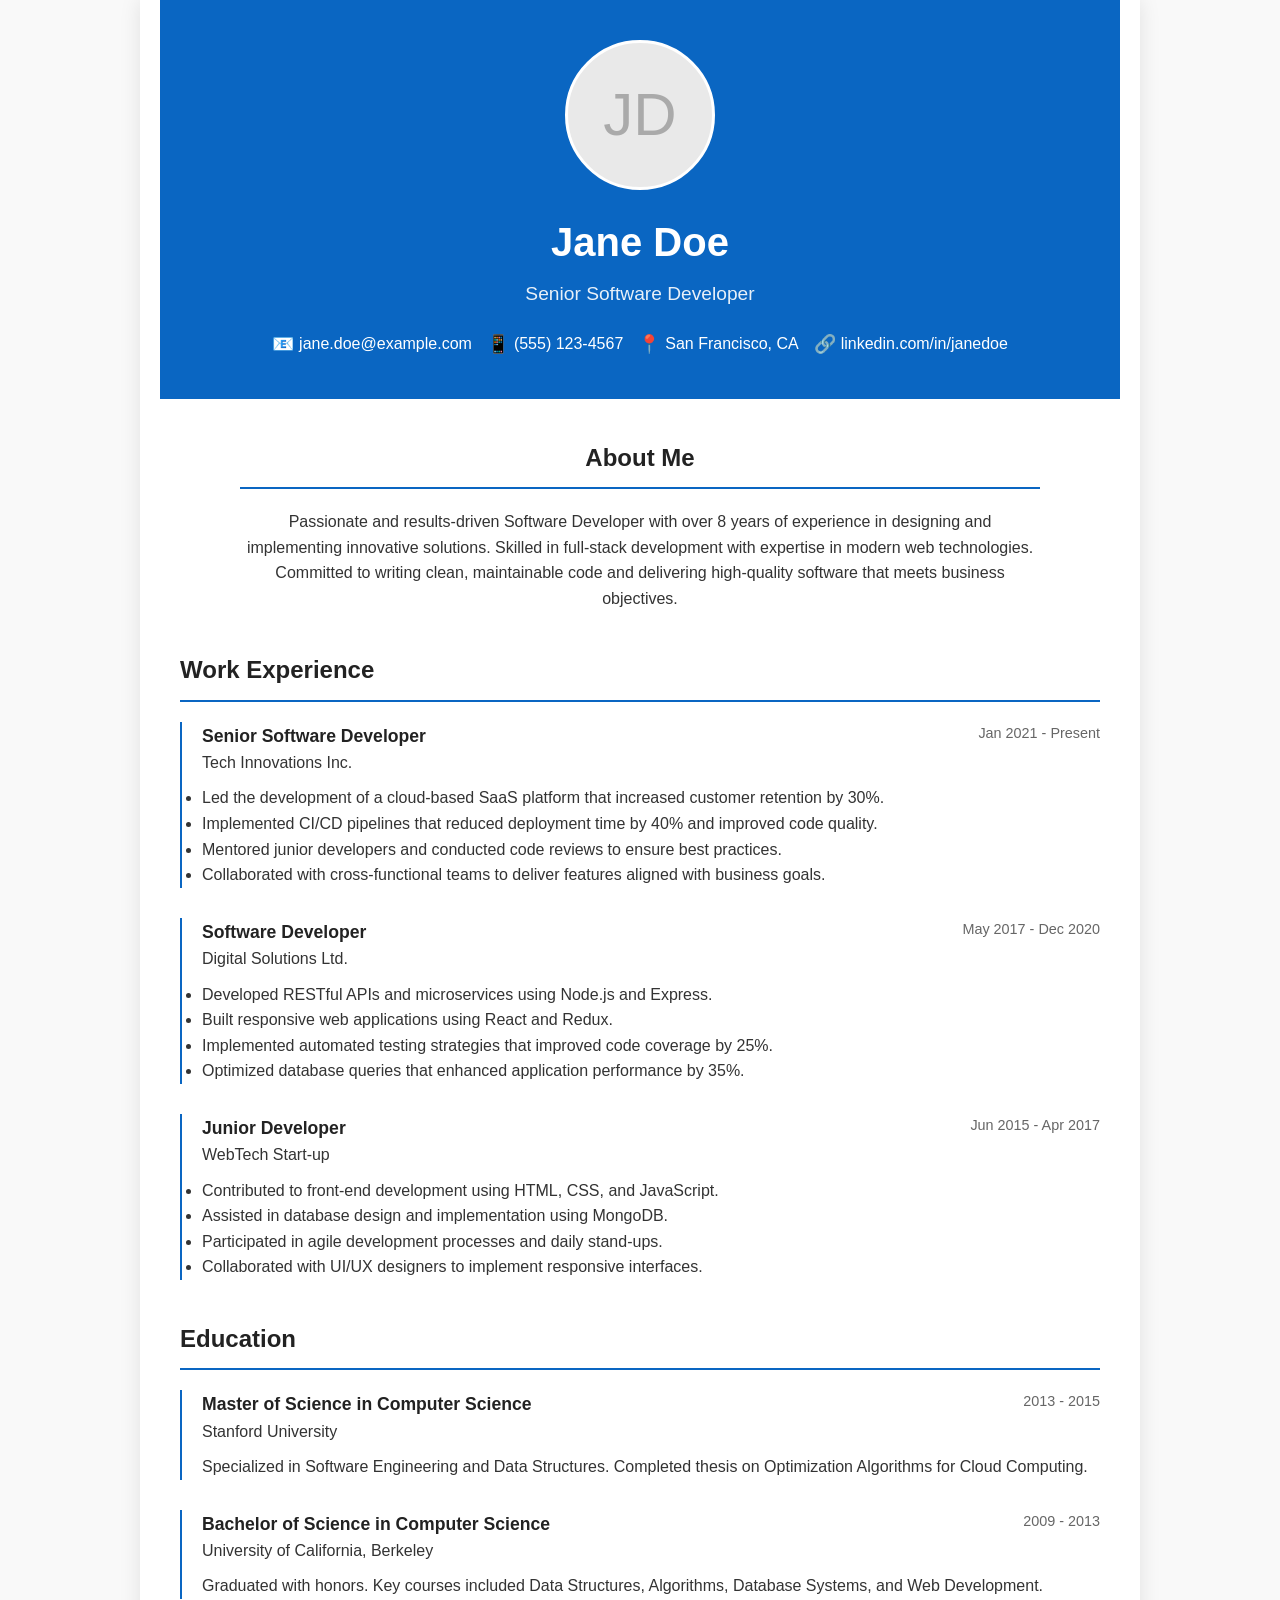
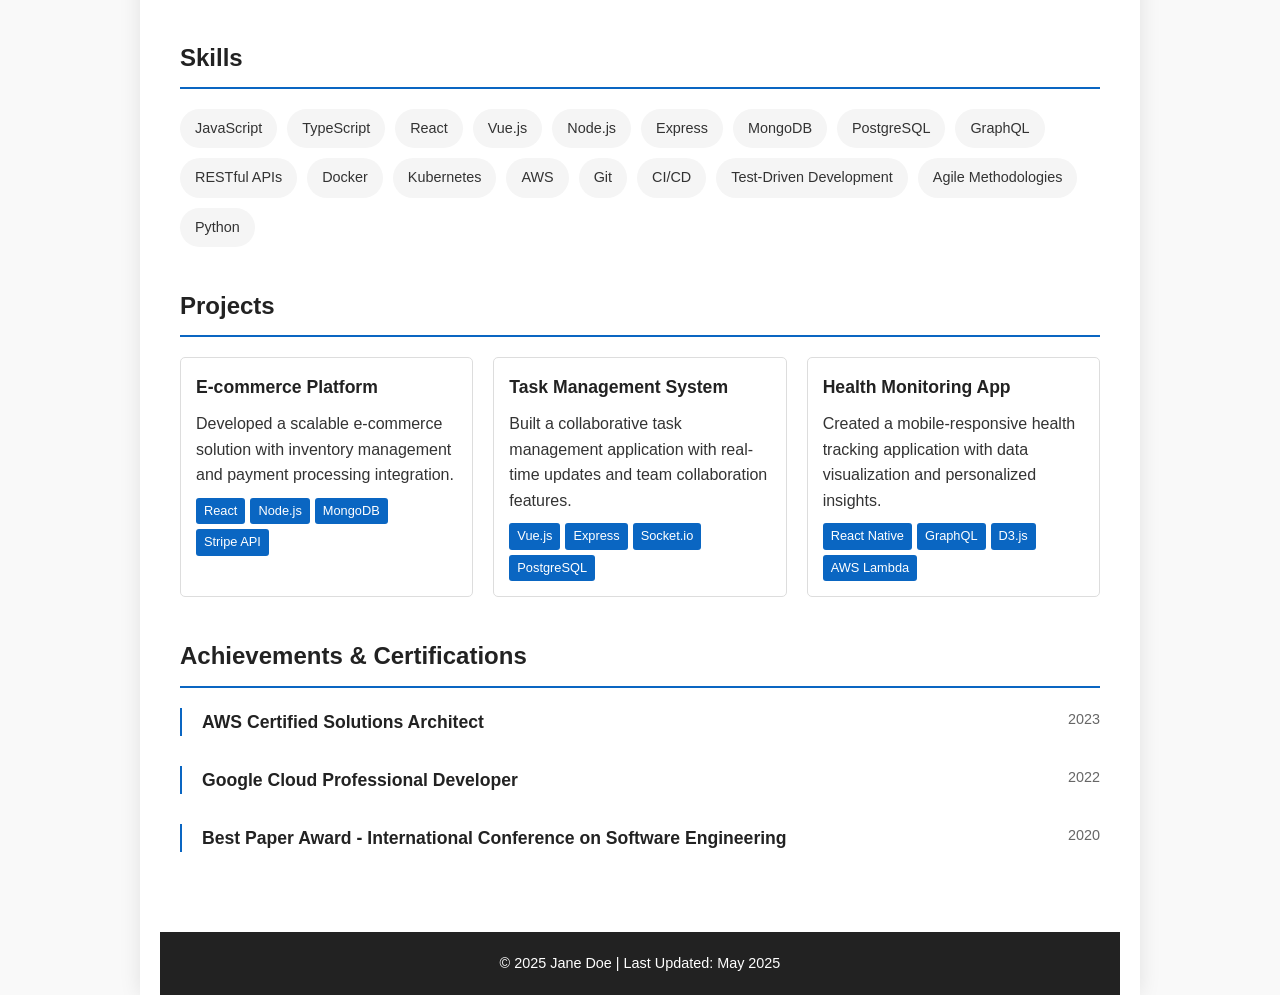
==== index.html @ 60eded56 "new index.html" ====
<!DOCTYPE html>
<html lang="en">
<head>
    <meta charset="UTF-8">
    <meta name="viewport" content="width=device-width, initial-scale=1.0">
    <title>Professional Resume</title>
    <style>
        /* Global Styles */
        :root {
            --primary-color: #0a66c2;
            --secondary-color: #f5f5f5;
            --text-color: #333;
            --heading-color: #222;
            --border-color: #ddd;
        }
        
        * {
            margin: 0;
            padding: 0;
            box-sizing: border-box;
            font-family: 'Segoe UI', Tahoma, Geneva, Verdana, sans-serif;
        }
        
        body {
            color: var(--text-color);
            background-color: #f9f9f9;
            line-height: 1.6;
        }
        
        .container {
            max-width: 1000px;
            margin: 0 auto;
            padding: 0 20px;
            background-color: white;
            box-shadow: 0 0 20px rgba(0, 0, 0, 0.1);
        }
        
        /* Header Styles */
        header {
            background-color: var(--primary-color);
            color: white;
            text-align: center;
            padding: 40px 20px;
        }
        
        .profile-container {
            display: flex;
            justify-content: center;
            align-items: center;
            flex-direction: column;
        }
        
        .profile-img {
            width: 150px;
            height: 150px;
            border-radius: 50%;
            object-fit: cover;
            border: 3px solid white;
            background-color: #e9e9e9;
            display: flex;
            align-items: center;
            justify-content: center;
            overflow: hidden;
        }
        
        .profile-img-placeholder {
            font-size: 60px;
            color: #aaa;
        }
        
        h1 {
            margin-top: 20px;
            font-size: 2.5rem;
            font-weight: bold;
        }
        
        .title {
            font-size: 1.2rem;
            margin-top: 5px;
            opacity: 0.9;
        }
        
        .contact-info {
            margin-top: 20px;
            display: flex;
            flex-wrap: wrap;
            justify-content: center;
            gap: 15px;
        }
        
        .contact-item {
            display: flex;
            align-items: center;
            gap: 5px;
        }
        
        .contact-icon {
            font-size: 18px;
        }
        
        /* Main Content Styles */
        main {
            padding: 40px 20px;
        }
        
        section {
            margin-bottom: 40px;
        }
        
        .section-title {
            font-size: 1.5rem;
            color: var(--heading-color);
            margin-bottom: 20px;
            padding-bottom: 10px;
            border-bottom: 2px solid var(--primary-color);
        }
        
        /* About Section */
        .about {
            text-align: center;
            max-width: 800px;
            margin: 0 auto 40px;
        }
        
        /* Experience & Education Sections */
        .timeline-item {
            margin-bottom: 30px;
            position: relative;
            padding-left: 20px;
            border-left: 2px solid var(--primary-color);
        }
        
        .timeline-title {
            display: flex;
            justify-content: space-between;
            margin-bottom: 10px;
        }
        
        .job-title, .degree {
            font-weight: bold;
            font-size: 1.1rem;
            color: var(--heading-color);
        }
        
        .company, .institution {
            font-weight: 500;
        }
        
        .period {
            color: #666;
            font-size: 0.9rem;
        }
        
        .description {
            margin-top: 10px;
        }
        
        /* Skills Section */
        .skills-container {
            display: flex;
            flex-wrap: wrap;
            gap: 10px;
        }
        
        .skill-item {
            background-color: var(--secondary-color);
            border-radius: 20px;
            padding: 8px 15px;
            font-size: 0.9rem;
        }
        
        /* Projects Section */
        .projects-container {
            display: grid;
            grid-template-columns: repeat(auto-fill, minmax(280px, 1fr));
            gap: 20px;
        }
        
        .project-card {
            border: 1px solid var(--border-color);
            border-radius: 5px;
            overflow: hidden;
            transition: transform 0.3s ease;
        }
        
        .project-card:hover {
            transform: translateY(-5px);
        }
        
        .card-body {
            padding: 15px;
        }
        
        .project-title {
            font-size: 1.1rem;
            margin-bottom: 10px;
            color: var(--heading-color);
        }
        
        .project-tools {
            display: flex;
            flex-wrap: wrap;
            gap: 5px;
            margin-top: 10px;
        }
        
        .tool-tag {
            background-color: var(--primary-color);
            color: white;
            font-size: 0.8rem;
            padding: 3px 8px;
            border-radius: 3px;
        }
        
        /* Footer Styles */
        footer {
            background-color: var(--heading-color);
            color: white;
            text-align: center;
            padding: 20px;
            font-size: 0.9rem;
        }
        
        /* Responsive Styles */
        @media (max-width: 768px) {
            .profile-img {
                width: 120px;
                height: 120px;
            }
            
            h1 {
                font-size: 2rem;
            }
            
            .projects-container {
                grid-template-columns: 1fr;
            }
            
            .timeline-title {
                flex-direction: column;
                gap: 5px;
            }
        }
    </style>
</head>
<body>
    <div class="container">
        <header>
            <div class="profile-container">
                <div class="profile-img">
                    <div class="profile-img-placeholder">JD</div>
                </div>
                <h1>Jane Doe</h1>
                <p class="title">Senior Software Developer</p>
                <div class="contact-info">
                    <div class="contact-item">
                        <span class="contact-icon">📧</span>
                        <span>jane.doe@example.com</span>
                    </div>
                    <div class="contact-item">
                        <span class="contact-icon">📱</span>
                        <span>(555) 123-4567</span>
                    </div>
                    <div class="contact-item">
                        <span class="contact-icon">📍</span>
                        <span>San Francisco, CA</span>
                    </div>
                    <div class="contact-item">
                        <span class="contact-icon">🔗</span>
                        <span>linkedin.com/in/janedoe</span>
                    </div>
                </div>
            </div>
        </header>
        
        <main>
            <section class="about">
                <h2 class="section-title">About Me</h2>
                <p>Passionate and results-driven Software Developer with over 8 years of experience in designing and implementing innovative solutions. Skilled in full-stack development with expertise in modern web technologies. Committed to writing clean, maintainable code and delivering high-quality software that meets business objectives.</p>
            </section>
            
            <section class="experience">
                <h2 class="section-title">Work Experience</h2>
                
                <div class="timeline-item">
                    <div class="timeline-title">
                        <div>
                            <div class="job-title">Senior Software Developer</div>
                            <div class="company">Tech Innovations Inc.</div>
                        </div>
                        <div class="period">Jan 2021 - Present</div>
                    </div>
                    <div class="description">
                        <ul>
                            <li>Led the development of a cloud-based SaaS platform that increased customer retention by 30%.</li>
                            <li>Implemented CI/CD pipelines that reduced deployment time by 40% and improved code quality.</li>
                            <li>Mentored junior developers and conducted code reviews to ensure best practices.</li>
                            <li>Collaborated with cross-functional teams to deliver features aligned with business goals.</li>
                        </ul>
                    </div>
                </div>
                
                <div class="timeline-item">
                    <div class="timeline-title">
                        <div>
                            <div class="job-title">Software Developer</div>
                            <div class="company">Digital Solutions Ltd.</div>
                        </div>
                        <div class="period">May 2017 - Dec 2020</div>
                    </div>
                    <div class="description">
                        <ul>
                            <li>Developed RESTful APIs and microservices using Node.js and Express.</li>
                            <li>Built responsive web applications using React and Redux.</li>
                            <li>Implemented automated testing strategies that improved code coverage by 25%.</li>
                            <li>Optimized database queries that enhanced application performance by 35%.</li>
                        </ul>
                    </div>
                </div>
                
                <div class="timeline-item">
                    <div class="timeline-title">
                        <div>
                            <div class="job-title">Junior Developer</div>
                            <div class="company">WebTech Start-up</div>
                        </div>
                        <div class="period">Jun 2015 - Apr 2017</div>
                    </div>
                    <div class="description">
                        <ul>
                            <li>Contributed to front-end development using HTML, CSS, and JavaScript.</li>
                            <li>Assisted in database design and implementation using MongoDB.</li>
                            <li>Participated in agile development processes and daily stand-ups.</li>
                            <li>Collaborated with UI/UX designers to implement responsive interfaces.</li>
                        </ul>
                    </div>
                </div>
            </section>
            
            <section class="education">
                <h2 class="section-title">Education</h2>
                
                <div class="timeline-item">
                    <div class="timeline-title">
                        <div>
                            <div class="degree">Master of Science in Computer Science</div>
                            <div class="institution">Stanford University</div>
                        </div>
                        <div class="period">2013 - 2015</div>
                    </div>
                    <div class="description">
                        <p>Specialized in Software Engineering and Data Structures. Completed thesis on Optimization Algorithms for Cloud Computing.</p>
                    </div>
                </div>
                
                <div class="timeline-item">
                    <div class="timeline-title">
                        <div>
                            <div class="degree">Bachelor of Science in Computer Science</div>
                            <div class="institution">University of California, Berkeley</div>
                        </div>
                        <div class="period">2009 - 2013</div>
                    </div>
                    <div class="description">
                        <p>Graduated with honors. Key courses included Data Structures, Algorithms, Database Systems, and Web Development.</p>
                    </div>
                </div>
            </section>
            
            <section class="skills">
                <h2 class="section-title">Skills</h2>
                
                <div class="skills-container">
                    <div class="skill-item">JavaScript</div>
                    <div class="skill-item">TypeScript</div>
                    <div class="skill-item">React</div>
                    <div class="skill-item">Vue.js</div>
                    <div class="skill-item">Node.js</div>
                    <div class="skill-item">Express</div>
                    <div class="skill-item">MongoDB</div>
                    <div class="skill-item">PostgreSQL</div>
                    <div class="skill-item">GraphQL</div>
                    <div class="skill-item">RESTful APIs</div>
                    <div class="skill-item">Docker</div>
                    <div class="skill-item">Kubernetes</div>
                    <div class="skill-item">AWS</div>
                    <div class="skill-item">Git</div>
                    <div class="skill-item">CI/CD</div>
                    <div class="skill-item">Test-Driven Development</div>
                    <div class="skill-item">Agile Methodologies</div>
                    <div class="skill-item">Python</div>
                </div>
            </section>
            
            <section class="projects">
                <h2 class="section-title">Projects</h2>
                
                <div class="projects-container">
                    <div class="project-card">
                        <div class="card-body">
                            <h3 class="project-title">E-commerce Platform</h3>
                            <p>Developed a scalable e-commerce solution with inventory management and payment processing integration.</p>
                            <div class="project-tools">
                                <span class="tool-tag">React</span>
                                <span class="tool-tag">Node.js</span>
                                <span class="tool-tag">MongoDB</span>
                                <span class="tool-tag">Stripe API</span>
                            </div>
                        </div>
                    </div>
                    
                    <div class="project-card">
                        <div class="card-body">
                            <h3 class="project-title">Task Management System</h3>
                            <p>Built a collaborative task management application with real-time updates and team collaboration features.</p>
                            <div class="project-tools">
                                <span class="tool-tag">Vue.js</span>
                                <span class="tool-tag">Express</span>
                                <span class="tool-tag">Socket.io</span>
                                <span class="tool-tag">PostgreSQL</span>
                            </div>
                        </div>
                    </div>
                    
                    <div class="project-card">
                        <div class="card-body">
                            <h3 class="project-title">Health Monitoring App</h3>
                            <p>Created a mobile-responsive health tracking application with data visualization and personalized insights.</p>
                            <div class="project-tools">
                                <span class="tool-tag">React Native</span>
                                <span class="tool-tag">GraphQL</span>
                                <span class="tool-tag">D3.js</span>
                                <span class="tool-tag">AWS Lambda</span>
                            </div>
                        </div>
                    </div>
                </div>
            </section>
            
            <section class="achievements">
                <h2 class="section-title">Achievements & Certifications</h2>
                
                <div class="timeline-item">
                    <div class="timeline-title">
                        <div>
                            <div class="job-title">AWS Certified Solutions Architect</div>
                        </div>
                        <div class="period">2023</div>
                    </div>
                </div>
                
                <div class="timeline-item">
                    <div class="timeline-title">
                        <div>
                            <div class="job-title">Google Cloud Professional Developer</div>
                        </div>
                        <div class="period">2022</div>
                    </div>
                </div>
                
                <div class="timeline-item">
                    <div class="timeline-title">
                        <div>
                            <div class="job-title">Best Paper Award - International Conference on Software Engineering</div>
                        </div>
                        <div class="period">2020</div>
                    </div>
                </div>
            </section>
        </main>
        
        <footer>
            <p>&copy; 2025 Jane Doe | Last Updated: May 2025</p>
        </footer>
    </div>
</body>
</html>
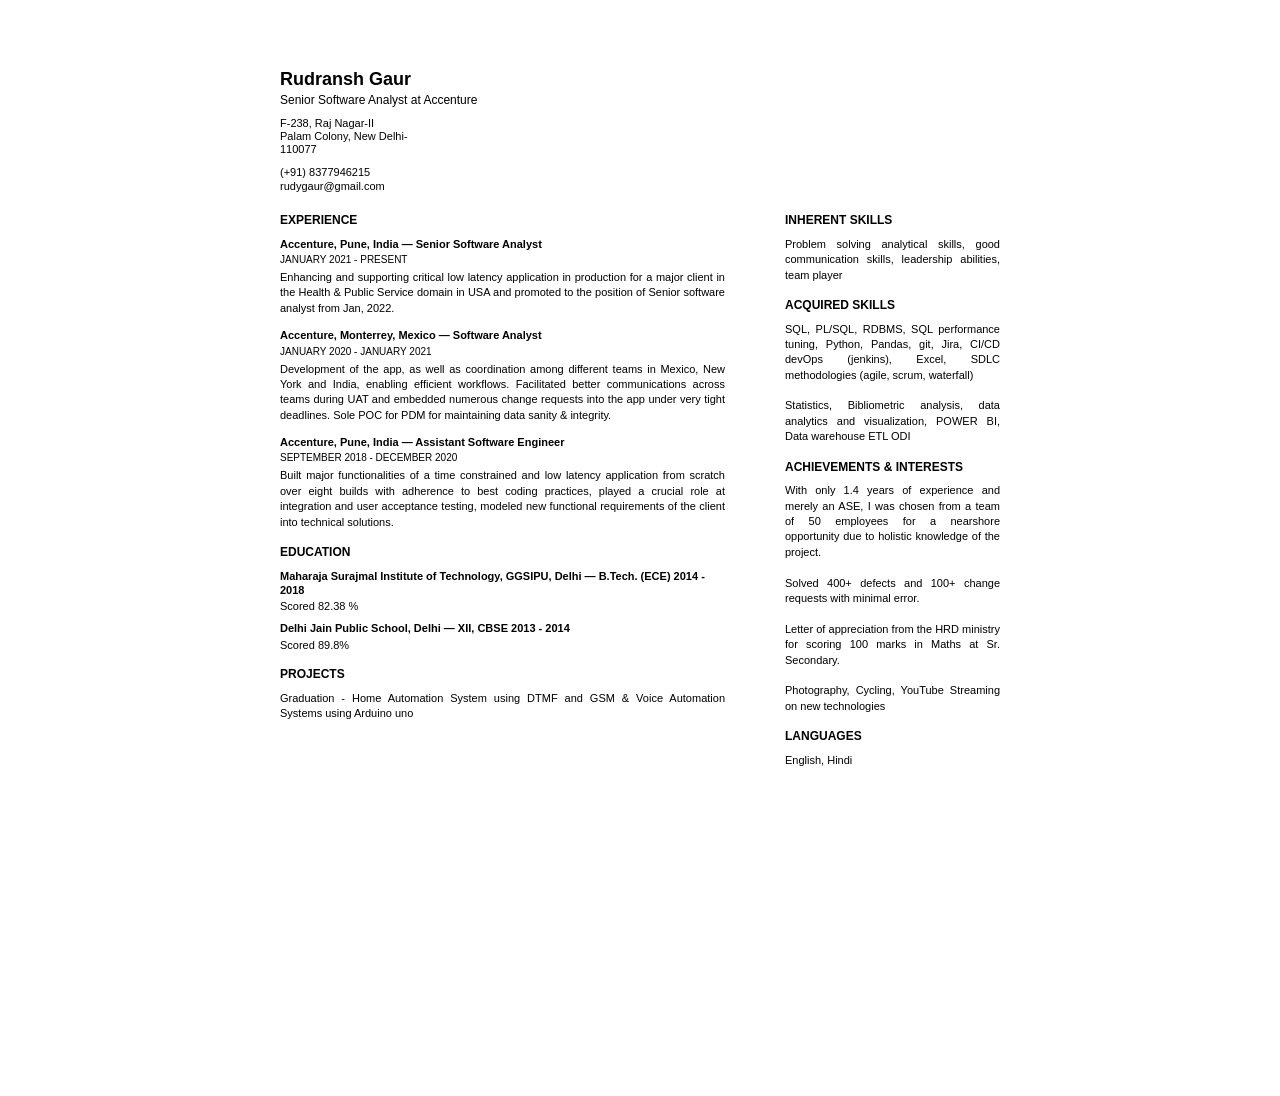
==== commit dfc5e4c0: "change resume" ====
--- a/index.html
+++ b/index.html
@@ -3,475 +3,251 @@
 <head>
     <meta charset="UTF-8">
     <meta name="viewport" content="width=device-width, initial-scale=1.0">
-    <title>Professional Resume</title>
+    <title>Rudransh Gaur - Resume</title>
     <style>
-        /* Global Styles */
-        :root {
-            --primary-color: #0a66c2;
-            --secondary-color: #f5f5f5;
-            --text-color: #333;
-            --heading-color: #222;
-            --border-color: #ddd;
-        }
-        
         * {
             margin: 0;
             padding: 0;
             box-sizing: border-box;
-            font-family: 'Segoe UI', Tahoma, Geneva, Verdana, sans-serif;
-        }
-        
+        }
+
         body {
-            color: var(--text-color);
-            background-color: #f9f9f9;
-            line-height: 1.6;
-        }
-        
-        .container {
-            max-width: 1000px;
+            font-family: Arial, sans-serif;
+            font-size: 11px;
+            line-height: 1.3;
+            color: #000;
+            background: white;
+            padding: 20px;
+        }
+
+        .resume-container {
+            max-width: 8.5in;
             margin: 0 auto;
-            padding: 0 20px;
-            background-color: white;
-            box-shadow: 0 0 20px rgba(0, 0, 0, 0.1);
-        }
-        
-        /* Header Styles */
-        header {
-            background-color: var(--primary-color);
-            color: white;
-            text-align: center;
-            padding: 40px 20px;
-        }
-        
-        .profile-container {
-            display: flex;
-            justify-content: center;
-            align-items: center;
-            flex-direction: column;
-        }
-        
-        .profile-img {
-            width: 150px;
-            height: 150px;
-            border-radius: 50%;
-            object-fit: cover;
-            border: 3px solid white;
-            background-color: #e9e9e9;
-            display: flex;
-            align-items: center;
-            justify-content: center;
-            overflow: hidden;
-        }
-        
-        .profile-img-placeholder {
-            font-size: 60px;
-            color: #aaa;
-        }
-        
-        h1 {
-            margin-top: 20px;
-            font-size: 2.5rem;
-            font-weight: bold;
-        }
-        
-        .title {
-            font-size: 1.2rem;
-            margin-top: 5px;
-            opacity: 0.9;
-        }
-        
-        .contact-info {
-            margin-top: 20px;
-            display: flex;
-            flex-wrap: wrap;
-            justify-content: center;
-            gap: 15px;
-        }
-        
-        .contact-item {
-            display: flex;
-            align-items: center;
-            gap: 5px;
-        }
-        
-        .contact-icon {
+            background: white;
+            padding: 0.5in;
+            min-height: 11in;
+        }
+
+        .header {
+            text-align: left;
+            margin-bottom: 20px;
+        }
+
+        .name {
             font-size: 18px;
-        }
-        
-        /* Main Content Styles */
-        main {
-            padding: 40px 20px;
-        }
-        
-        section {
-            margin-bottom: 40px;
-        }
-        
+            font-weight: bold;
+            margin-bottom: 2px;
+        }
+
+        .job-title {
+            font-size: 12px;
+            margin-bottom: 8px;
+        }
+
+        .address {
+            font-size: 11px;
+            line-height: 1.2;
+            margin-bottom: 8px;
+        }
+
+        .contact {
+            font-size: 11px;
+        }
+
+        .main-content {
+            display: grid;
+            grid-template-columns: 2fr 1fr;
+            gap: 30px;
+            margin-top: 15px;
+        }
+
+        .left-column {
+            padding-right: 15px;
+        }
+
+        .right-column {
+            padding-left: 15px;
+        }
+
         .section-title {
-            font-size: 1.5rem;
-            color: var(--heading-color);
-            margin-bottom: 20px;
-            padding-bottom: 10px;
-            border-bottom: 2px solid var(--primary-color);
-        }
-        
-        /* About Section */
-        .about {
-            text-align: center;
-            max-width: 800px;
-            margin: 0 auto 40px;
-        }
-        
-        /* Experience & Education Sections */
-        .timeline-item {
-            margin-bottom: 30px;
-            position: relative;
-            padding-left: 20px;
-            border-left: 2px solid var(--primary-color);
-        }
-        
-        .timeline-title {
-            display: flex;
-            justify-content: space-between;
-            margin-bottom: 10px;
-        }
-        
-        .job-title, .degree {
-            font-weight: bold;
-            font-size: 1.1rem;
-            color: var(--heading-color);
-        }
-        
-        .company, .institution {
-            font-weight: 500;
-        }
-        
-        .period {
-            color: #666;
-            font-size: 0.9rem;
-        }
-        
-        .description {
-            margin-top: 10px;
-        }
-        
-        /* Skills Section */
-        .skills-container {
-            display: flex;
-            flex-wrap: wrap;
-            gap: 10px;
-        }
-        
-        .skill-item {
-            background-color: var(--secondary-color);
-            border-radius: 20px;
-            padding: 8px 15px;
-            font-size: 0.9rem;
-        }
-        
-        /* Projects Section */
-        .projects-container {
-            display: grid;
-            grid-template-columns: repeat(auto-fill, minmax(280px, 1fr));
-            gap: 20px;
-        }
-        
-        .project-card {
-            border: 1px solid var(--border-color);
-            border-radius: 5px;
-            overflow: hidden;
-            transition: transform 0.3s ease;
-        }
-        
-        .project-card:hover {
-            transform: translateY(-5px);
-        }
-        
-        .card-body {
-            padding: 15px;
-        }
-        
-        .project-title {
-            font-size: 1.1rem;
-            margin-bottom: 10px;
-            color: var(--heading-color);
-        }
-        
-        .project-tools {
-            display: flex;
-            flex-wrap: wrap;
-            gap: 5px;
-            margin-top: 10px;
-        }
-        
-        .tool-tag {
-            background-color: var(--primary-color);
-            color: white;
-            font-size: 0.8rem;
-            padding: 3px 8px;
-            border-radius: 3px;
-        }
-        
-        /* Footer Styles */
-        footer {
-            background-color: var(--heading-color);
-            color: white;
-            text-align: center;
-            padding: 20px;
-            font-size: 0.9rem;
-        }
-        
-        /* Responsive Styles */
+            font-size: 12px;
+            font-weight: bold;
+            text-transform: uppercase;
+            margin-bottom: 8px;
+            margin-top: 15px;
+        }
+
+        .section-title:first-child {
+            margin-top: 0;
+        }
+
+        .experience-item {
+            margin-bottom: 12px;
+        }
+
+        .company-info {
+            font-weight: bold;
+            margin-bottom: 2px;
+        }
+
+        .date-range {
+            font-size: 10px;
+            text-transform: uppercase;
+            margin-bottom: 4px;
+        }
+
+        .job-description {
+            text-align: justify;
+            line-height: 1.4;
+        }
+
+        .education-item {
+            margin-bottom: 8px;
+        }
+
+        .degree-info {
+            font-weight: bold;
+            margin-bottom: 2px;
+        }
+
+        .score {
+            font-size: 11px;
+        }
+
+        .projects-content {
+            text-align: justify;
+            line-height: 1.4;
+        }
+
+        .skills-content {
+            text-align: justify;
+            line-height: 1.4;
+        }
+
+        .achievements-content {
+            text-align: justify;
+            line-height: 1.4;
+        }
+
+        .languages-content {
+            line-height: 1.4;
+        }
+
+        @media print {
+            body {
+                padding: 0;
+                font-size: 11px;
+            }
+            
+            .resume-container {
+                padding: 0.5in;
+                max-width: none;
+                width: 8.5in;
+                min-height: 11in;
+            }
+        }
+
         @media (max-width: 768px) {
-            .profile-img {
-                width: 120px;
-                height: 120px;
+            .main-content {
+                grid-template-columns: 1fr;
+                gap: 20px;
             }
             
-            h1 {
-                font-size: 2rem;
-            }
-            
-            .projects-container {
-                grid-template-columns: 1fr;
-            }
-            
-            .timeline-title {
-                flex-direction: column;
-                gap: 5px;
+            .left-column,
+            .right-column {
+                padding: 0;
             }
         }
     </style>
 </head>
 <body>
-    <div class="container">
-        <header>
-            <div class="profile-container">
-                <div class="profile-img">
-                    <div class="profile-img-placeholder">JD</div>
-                </div>
-                <h1>Jane Doe</h1>
-                <p class="title">Senior Software Developer</p>
-                <div class="contact-info">
-                    <div class="contact-item">
-                        <span class="contact-icon">📧</span>
-                        <span>jane.doe@example.com</span>
+    <div class="resume-container">
+        <div class="header">
+            <div class="name">Rudransh Gaur</div>
+            <div class="job-title">Senior Software Analyst at Accenture</div>
+            <div class="address">
+                F-238, Raj Nagar-II<br>
+                Palam Colony, New Delhi-<br>
+                110077
+            </div>
+            <div class="contact">
+                (+91) 8377946215<br>
+                rudygaur@gmail.com
+            </div>
+        </div>
+
+        <div class="main-content">
+            <div class="left-column">
+                <div class="section-title">EXPERIENCE</div>
+                
+                <div class="experience-item">
+                    <div class="company-info">Accenture, Pune, India — Senior Software Analyst</div>
+                    <div class="date-range">JANUARY 2021 - PRESENT</div>
+                    <div class="job-description">
+                        Enhancing and supporting critical low latency application in production for a major client in the Health & Public Service domain in USA and promoted to the position of Senior software analyst from Jan, 2022.
                     </div>
-                    <div class="contact-item">
-                        <span class="contact-icon">📱</span>
-                        <span>(555) 123-4567</span>
+                </div>
+
+                <div class="experience-item">
+                    <div class="company-info">Accenture, Monterrey, Mexico — Software Analyst</div>
+                    <div class="date-range">JANUARY 2020 - JANUARY 2021</div>
+                    <div class="job-description">
+                        Development of the app, as well as coordination among different teams in Mexico, New York and India, enabling efficient workflows. Facilitated better communications across teams during UAT and embedded numerous change requests into the app under very tight deadlines. Sole POC for PDM for maintaining data sanity & integrity.
                     </div>
-                    <div class="contact-item">
-                        <span class="contact-icon">📍</span>
-                        <span>San Francisco, CA</span>
+                </div>
+
+                <div class="experience-item">
+                    <div class="company-info">Accenture, Pune, India — Assistant Software Engineer</div>
+                    <div class="date-range">SEPTEMBER 2018 - DECEMBER 2020</div>
+                    <div class="job-description">
+                        Built major functionalities of a time constrained and low latency application from scratch over eight builds with adherence to best coding practices, played a crucial role at integration and user acceptance testing, modeled new functional requirements of the client into technical solutions.
                     </div>
-                    <div class="contact-item">
-                        <span class="contact-icon">🔗</span>
-                        <span>linkedin.com/in/janedoe</span>
-                    </div>
-                </div>
-            </div>
-        </header>
-        
-        <main>
-            <section class="about">
-                <h2 class="section-title">About Me</h2>
-                <p>Passionate and results-driven Software Developer with over 8 years of experience in designing and implementing innovative solutions. Skilled in full-stack development with expertise in modern web technologies. Committed to writing clean, maintainable code and delivering high-quality software that meets business objectives.</p>
-            </section>
-            
-            <section class="experience">
-                <h2 class="section-title">Work Experience</h2>
+                </div>
+
+                <div class="section-title">EDUCATION</div>
                 
-                <div class="timeline-item">
-                    <div class="timeline-title">
-                        <div>
-                            <div class="job-title">Senior Software Developer</div>
-                            <div class="company">Tech Innovations Inc.</div>
-                        </div>
-                        <div class="period">Jan 2021 - Present</div>
-                    </div>
-                    <div class="description">
-                        <ul>
-                            <li>Led the development of a cloud-based SaaS platform that increased customer retention by 30%.</li>
-                            <li>Implemented CI/CD pipelines that reduced deployment time by 40% and improved code quality.</li>
-                            <li>Mentored junior developers and conducted code reviews to ensure best practices.</li>
-                            <li>Collaborated with cross-functional teams to deliver features aligned with business goals.</li>
-                        </ul>
-                    </div>
-                </div>
-                
-                <div class="timeline-item">
-                    <div class="timeline-title">
-                        <div>
-                            <div class="job-title">Software Developer</div>
-                            <div class="company">Digital Solutions Ltd.</div>
-                        </div>
-                        <div class="period">May 2017 - Dec 2020</div>
-                    </div>
-                    <div class="description">
-                        <ul>
-                            <li>Developed RESTful APIs and microservices using Node.js and Express.</li>
-                            <li>Built responsive web applications using React and Redux.</li>
-                            <li>Implemented automated testing strategies that improved code coverage by 25%.</li>
-                            <li>Optimized database queries that enhanced application performance by 35%.</li>
-                        </ul>
-                    </div>
-                </div>
-                
-                <div class="timeline-item">
-                    <div class="timeline-title">
-                        <div>
-                            <div class="job-title">Junior Developer</div>
-                            <div class="company">WebTech Start-up</div>
-                        </div>
-                        <div class="period">Jun 2015 - Apr 2017</div>
-                    </div>
-                    <div class="description">
-                        <ul>
-                            <li>Contributed to front-end development using HTML, CSS, and JavaScript.</li>
-                            <li>Assisted in database design and implementation using MongoDB.</li>
-                            <li>Participated in agile development processes and daily stand-ups.</li>
-                            <li>Collaborated with UI/UX designers to implement responsive interfaces.</li>
-                        </ul>
-                    </div>
-                </div>
-            </section>
-            
-            <section class="education">
-                <h2 class="section-title">Education</h2>
-                
-                <div class="timeline-item">
-                    <div class="timeline-title">
-                        <div>
-                            <div class="degree">Master of Science in Computer Science</div>
-                            <div class="institution">Stanford University</div>
-                        </div>
-                        <div class="period">2013 - 2015</div>
-                    </div>
-                    <div class="description">
-                        <p>Specialized in Software Engineering and Data Structures. Completed thesis on Optimization Algorithms for Cloud Computing.</p>
-                    </div>
-                </div>
-                
-                <div class="timeline-item">
-                    <div class="timeline-title">
-                        <div>
-                            <div class="degree">Bachelor of Science in Computer Science</div>
-                            <div class="institution">University of California, Berkeley</div>
-                        </div>
-                        <div class="period">2009 - 2013</div>
-                    </div>
-                    <div class="description">
-                        <p>Graduated with honors. Key courses included Data Structures, Algorithms, Database Systems, and Web Development.</p>
-                    </div>
-                </div>
-            </section>
-            
-            <section class="skills">
-                <h2 class="section-title">Skills</h2>
-                
-                <div class="skills-container">
-                    <div class="skill-item">JavaScript</div>
-                    <div class="skill-item">TypeScript</div>
-                    <div class="skill-item">React</div>
-                    <div class="skill-item">Vue.js</div>
-                    <div class="skill-item">Node.js</div>
-                    <div class="skill-item">Express</div>
-                    <div class="skill-item">MongoDB</div>
-                    <div class="skill-item">PostgreSQL</div>
-                    <div class="skill-item">GraphQL</div>
-                    <div class="skill-item">RESTful APIs</div>
-                    <div class="skill-item">Docker</div>
-                    <div class="skill-item">Kubernetes</div>
-                    <div class="skill-item">AWS</div>
-                    <div class="skill-item">Git</div>
-                    <div class="skill-item">CI/CD</div>
-                    <div class="skill-item">Test-Driven Development</div>
-                    <div class="skill-item">Agile Methodologies</div>
-                    <div class="skill-item">Python</div>
-                </div>
-            </section>
-            
-            <section class="projects">
-                <h2 class="section-title">Projects</h2>
-                
-                <div class="projects-container">
-                    <div class="project-card">
-                        <div class="card-body">
-                            <h3 class="project-title">E-commerce Platform</h3>
-                            <p>Developed a scalable e-commerce solution with inventory management and payment processing integration.</p>
-                            <div class="project-tools">
-                                <span class="tool-tag">React</span>
-                                <span class="tool-tag">Node.js</span>
-                                <span class="tool-tag">MongoDB</span>
-                                <span class="tool-tag">Stripe API</span>
-                            </div>
-                        </div>
-                    </div>
-                    
-                    <div class="project-card">
-                        <div class="card-body">
-                            <h3 class="project-title">Task Management System</h3>
-                            <p>Built a collaborative task management application with real-time updates and team collaboration features.</p>
-                            <div class="project-tools">
-                                <span class="tool-tag">Vue.js</span>
-                                <span class="tool-tag">Express</span>
-                                <span class="tool-tag">Socket.io</span>
-                                <span class="tool-tag">PostgreSQL</span>
-                            </div>
-                        </div>
-                    </div>
-                    
-                    <div class="project-card">
-                        <div class="card-body">
-                            <h3 class="project-title">Health Monitoring App</h3>
-                            <p>Created a mobile-responsive health tracking application with data visualization and personalized insights.</p>
-                            <div class="project-tools">
-                                <span class="tool-tag">React Native</span>
-                                <span class="tool-tag">GraphQL</span>
-                                <span class="tool-tag">D3.js</span>
-                                <span class="tool-tag">AWS Lambda</span>
-                            </div>
-                        </div>
-                    </div>
-                </div>
-            </section>
-            
-            <section class="achievements">
-                <h2 class="section-title">Achievements & Certifications</h2>
-                
-                <div class="timeline-item">
-                    <div class="timeline-title">
-                        <div>
-                            <div class="job-title">AWS Certified Solutions Architect</div>
-                        </div>
-                        <div class="period">2023</div>
-                    </div>
-                </div>
-                
-                <div class="timeline-item">
-                    <div class="timeline-title">
-                        <div>
-                            <div class="job-title">Google Cloud Professional Developer</div>
-                        </div>
-                        <div class="period">2022</div>
-                    </div>
-                </div>
-                
-                <div class="timeline-item">
-                    <div class="timeline-title">
-                        <div>
-                            <div class="job-title">Best Paper Award - International Conference on Software Engineering</div>
-                        </div>
-                        <div class="period">2020</div>
-                    </div>
-                </div>
-            </section>
-        </main>
-        
-        <footer>
-            <p>&copy; 2025 Jane Doe | Last Updated: May 2025</p>
-        </footer>
+                <div class="education-item">
+                    <div class="degree-info">Maharaja Surajmal Institute of Technology, GGSIPU, Delhi — B.Tech. (ECE) 2014 - 2018</div>
+                    <div class="score">Scored 82.38 %</div>
+                </div>
+
+                <div class="education-item">
+                    <div class="degree-info">Delhi Jain Public School, Delhi — XII, CBSE 2013 - 2014</div>
+                    <div class="score">Scored 89.8%</div>
+                </div>
+
+                <div class="section-title">PROJECTS</div>
+                <div class="projects-content">
+                    Graduation - Home Automation System using DTMF and GSM & Voice Automation Systems using Arduino uno
+                </div>
+            </div>
+
+            <div class="right-column">
+                <div class="section-title">INHERENT SKILLS</div>
+                <div class="skills-content">
+                    Problem solving analytical skills, good communication skills, leadership abilities, team player
+                </div>
+
+                <div class="section-title">ACQUIRED SKILLS</div>
+                <div class="skills-content">
+                    SQL, PL/SQL, RDBMS, SQL performance tuning, Python, Pandas, git, Jira, CI/CD devOps (jenkins), Excel, SDLC methodologies (agile, scrum, waterfall)<br><br>
+                    Statistics, Bibliometric analysis, data analytics and visualization, POWER BI, Data warehouse ETL ODI
+                </div>
+
+                <div class="section-title">ACHIEVEMENTS & INTERESTS</div>
+                <div class="achievements-content">
+                    With only 1.4 years of experience and merely an ASE, I was chosen from a team of 50 employees for a nearshore opportunity due to holistic knowledge of the project.<br><br>
+                    Solved 400+ defects and 100+ change requests with minimal error.<br><br>
+                    Letter of appreciation from the HRD ministry for scoring 100 marks in Maths at Sr. Secondary.<br><br>
+                    Photography, Cycling, YouTube Streaming on new technologies
+                </div>
+
+                <div class="section-title">LANGUAGES</div>
+                <div class="languages-content">
+                    English, Hindi
+                </div>
+            </div>
+        </div>
     </div>
 </body>
 </html>
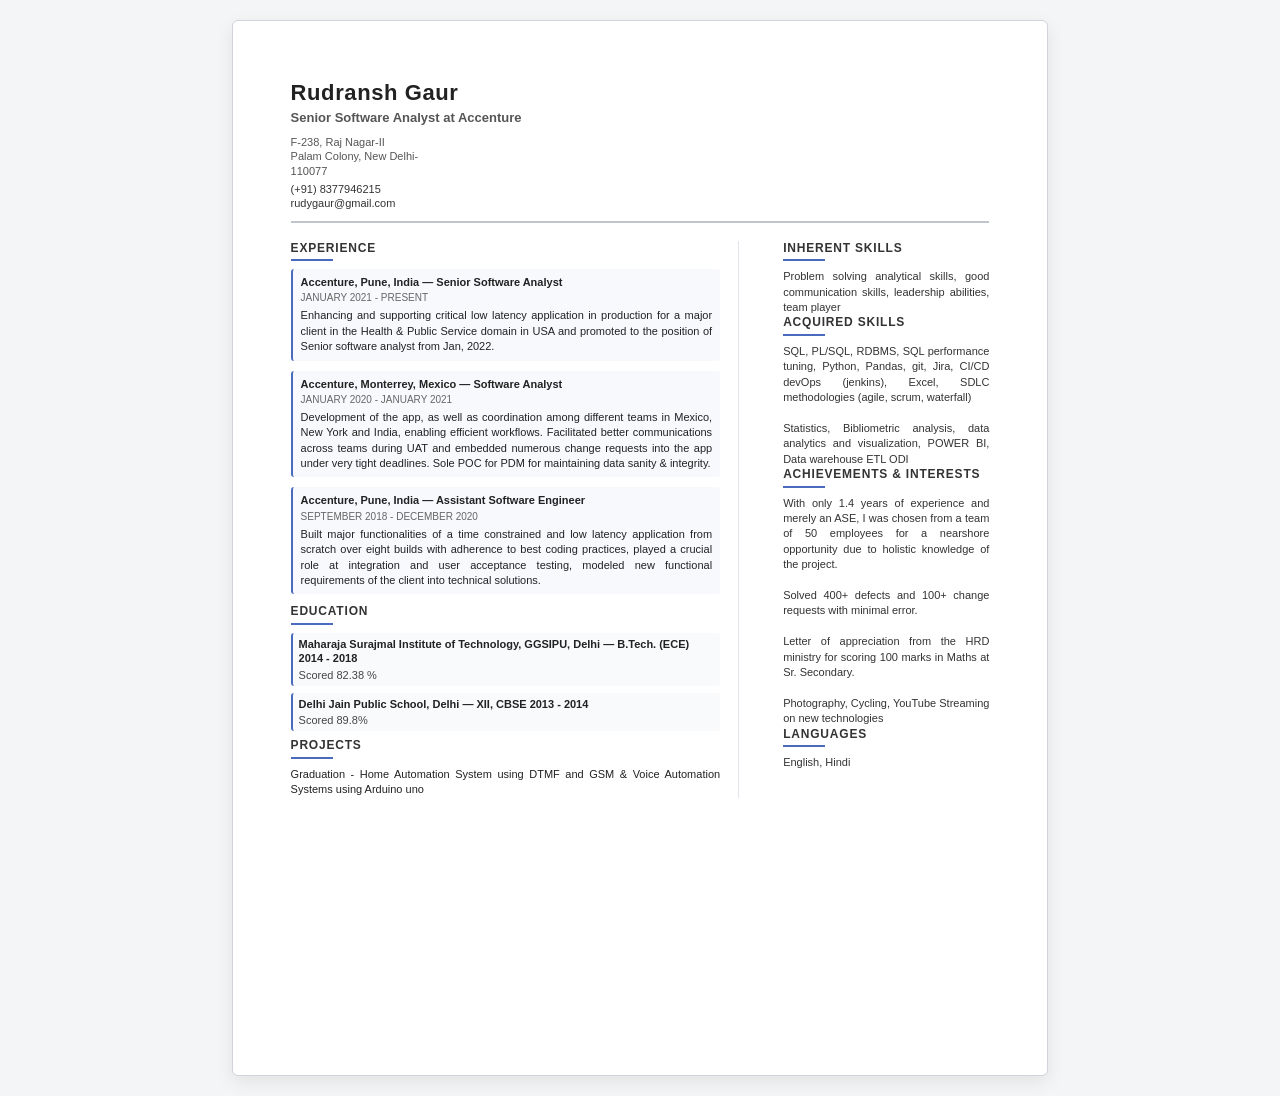
==== commit eef6ba59: "merge" ====
--- a/index.html
+++ b/index.html
@@ -15,66 +15,97 @@
             font-family: Arial, sans-serif;
             font-size: 11px;
             line-height: 1.3;
-            color: #000;
-            background: white;
+            color: #222;
+            background: #f3f5f7;
             padding: 20px;
         }
 
         .resume-container {
             max-width: 8.5in;
             margin: 0 auto;
-            background: white;
-            padding: 0.5in;
+            background: #ffffff;
+            padding: 0.6in;
             min-height: 11in;
+            border-radius: 6px;
+            border: 1px solid #d0d4da;
+            box-shadow: 0 6px 18px rgba(0, 0, 0, 0.08);
         }
 
         .header {
             text-align: left;
-            margin-bottom: 20px;
+            margin-bottom: 18px;
+            padding-bottom: 10px;
+            border-bottom: 2px solid #c0c4cc;
         }
 
         .name {
-            font-size: 18px;
-            font-weight: bold;
-            margin-bottom: 2px;
+            font-size: 22px;
+            font-weight: 700;
+            letter-spacing: 0.6px;
+            margin-bottom: 3px;
         }
 
         .job-title {
-            font-size: 12px;
+            font-size: 13px;
+            font-weight: 600;
+            color: #555;
             margin-bottom: 8px;
         }
 
         .address {
             font-size: 11px;
-            line-height: 1.2;
-            margin-bottom: 8px;
+            line-height: 1.3;
+            margin-bottom: 4px;
+            color: #555;
         }
 
         .contact {
             font-size: 11px;
+            color: #333;
         }
 
         .main-content {
             display: grid;
             grid-template-columns: 2fr 1fr;
-            gap: 30px;
-            margin-top: 15px;
+            gap: 26px;
+            margin-top: 18px;
         }
 
         .left-column {
-            padding-right: 15px;
+            padding-right: 18px;
+            border-right: 1px solid #e1e4ea;
         }
 
         .right-column {
-            padding-left: 15px;
+            padding-left: 18px;
+        }
+
+        .section {
+            padding: 10px 0 6px;
+            border-bottom: 1px solid #e2e5ec;
+        }
+
+        .section:last-of-type {
+            border-bottom: none;
         }
 
         .section-title {
             font-size: 12px;
-            font-weight: bold;
+            font-weight: 700;
             text-transform: uppercase;
             margin-bottom: 8px;
-            margin-top: 15px;
+            position: relative;
+            letter-spacing: 0.8px;
+            color: #333;
+        }
+
+        .section-title::after {
+            content: "";
+            display: block;
+            width: 42px;
+            height: 2px;
+            background: #4a6bbd;
+            margin-top: 3px;
         }
 
         .section-title:first-child {
@@ -82,18 +113,24 @@
         }
 
         .experience-item {
-            margin-bottom: 12px;
+            margin-bottom: 10px;
+            padding: 6px 8px;
+            border-left: 2px solid #4a6bbd;
+            border-radius: 3px;
+            background: #f7f9fc;
         }
 
         .company-info {
-            font-weight: bold;
+            font-weight: 600;
             margin-bottom: 2px;
+            color: #222;
         }
 
         .date-range {
             font-size: 10px;
             text-transform: uppercase;
             margin-bottom: 4px;
+            color: #666;
         }
 
         .job-description {
@@ -102,31 +139,35 @@
         }
 
         .education-item {
-            margin-bottom: 8px;
+            margin-bottom: 7px;
+            padding: 4px 6px;
+            border-left: 2px solid #4a6bbd;
+            border-radius: 3px;
+            background: #f9fafc;
         }
 
         .degree-info {
-            font-weight: bold;
+            font-weight: 600;
             margin-bottom: 2px;
         }
 
         .score {
             font-size: 11px;
-        }
-
-        .projects-content {
-            text-align: justify;
-            line-height: 1.4;
-        }
-
-        .skills-content {
-            text-align: justify;
-            line-height: 1.4;
-        }
-
+            color: #444;
+        }
+
+        .projects-content,
+        .skills-content,
         .achievements-content {
             text-align: justify;
             line-height: 1.4;
+        }
+
+        .skills-content,
+        .achievements-content,
+        .languages-content {
+            font-size: 11px;
+            color: #333;
         }
 
         .languages-content {
@@ -137,6 +178,7 @@
             body {
                 padding: 0;
                 font-size: 11px;
+                background: #ffffff;
             }
             
             .resume-container {
@@ -144,6 +186,8 @@
                 max-width: none;
                 width: 8.5in;
                 min-height: 11in;
+                box-shadow: none;
+                border-radius: 0;
             }
         }
 
@@ -153,9 +197,16 @@
                 gap: 20px;
             }
             
-            .left-column,
+            .left-column {
+                padding-right: 0;
+                border-right: none;
+                border-bottom: 1px solid #e1e4ea;
+                padding-bottom: 12px;
+                margin-bottom: 8px;
+            }
+
             .right-column {
-                padding: 0;
+                padding-left: 0;
             }
         }
     </style>
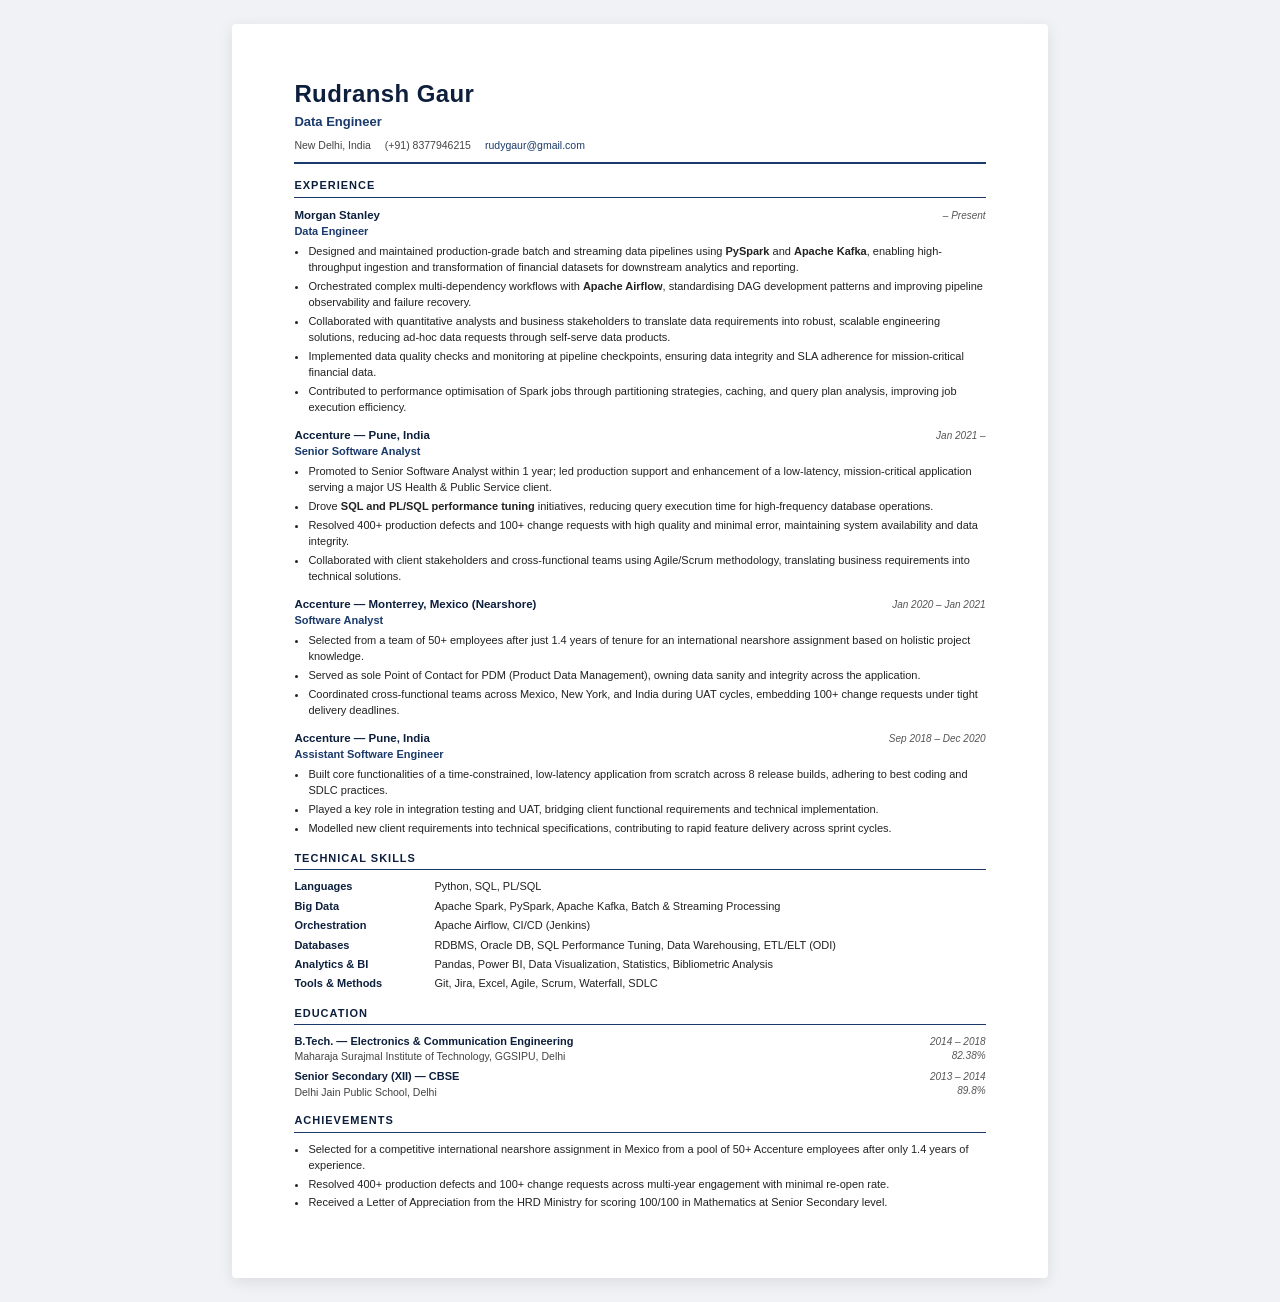
==== commit b6115629: "Update resume: add Morgan Stanley Data Engineer role, ATS-optimised layout - Added Morgan Stanley ex" ====
--- a/index.html
+++ b/index.html
@@ -3,7 +3,7 @@
 <head>
     <meta charset="UTF-8">
     <meta name="viewport" content="width=device-width, initial-scale=1.0">
-    <title>Rudransh Gaur - Resume</title>
+    <title>Rudransh Gaur - Data Engineer Resume</title>
     <style>
         * {
             margin: 0;
@@ -14,175 +14,186 @@
         body {
             font-family: Arial, sans-serif;
             font-size: 11px;
-            line-height: 1.3;
-            color: #222;
-            background: #f3f5f7;
-            padding: 20px;
+            line-height: 1.4;
+            color: #1a1a1a;
+            background: #f0f2f5;
+            padding: 24px;
         }
 
         .resume-container {
             max-width: 8.5in;
             margin: 0 auto;
             background: #ffffff;
-            padding: 0.6in;
+            padding: 0.55in 0.65in;
             min-height: 11in;
-            border-radius: 6px;
-            border: 1px solid #d0d4da;
-            box-shadow: 0 6px 18px rgba(0, 0, 0, 0.08);
-        }
-
+            border-radius: 4px;
+            box-shadow: 0 4px 16px rgba(0, 0, 0, 0.09);
+        }
+
+        /* ── HEADER ─────────────────────────────────────────── */
         .header {
-            text-align: left;
-            margin-bottom: 18px;
+            margin-bottom: 14px;
             padding-bottom: 10px;
-            border-bottom: 2px solid #c0c4cc;
+            border-bottom: 2px solid #1a3a6b;
         }
 
         .name {
-            font-size: 22px;
-            font-weight: 700;
-            letter-spacing: 0.6px;
+            font-size: 24px;
+            font-weight: 700;
+            letter-spacing: 0.4px;
+            color: #0d1f3c;
             margin-bottom: 3px;
         }
 
         .job-title {
             font-size: 13px;
             font-weight: 600;
+            color: #1a3a6b;
+            margin-bottom: 6px;
+        }
+
+        .contact-line {
+            font-size: 10.5px;
+            color: #444;
+            display: flex;
+            flex-wrap: wrap;
+            gap: 14px;
+        }
+
+        .contact-line a {
+            color: #1a3a6b;
+            text-decoration: none;
+        }
+
+        .contact-line a:hover {
+            text-decoration: underline;
+        }
+
+        /* ── SECTION ─────────────────────────────────────────── */
+        .section {
+            margin-bottom: 14px;
+        }
+
+        .section-title {
+            font-size: 11px;
+            font-weight: 700;
+            text-transform: uppercase;
+            letter-spacing: 1px;
+            color: #0d1f3c;
+            border-bottom: 1.5px solid #1a3a6b;
+            padding-bottom: 3px;
+            margin-bottom: 9px;
+        }
+
+        /* ── EXPERIENCE ──────────────────────────────────────── */
+        .exp-item {
+            margin-bottom: 11px;
+        }
+
+        .exp-header {
+            display: flex;
+            justify-content: space-between;
+            align-items: baseline;
+            margin-bottom: 1px;
+        }
+
+        .exp-company {
+            font-weight: 700;
+            font-size: 11.5px;
+            color: #0d1f3c;
+        }
+
+        .exp-dates {
+            font-size: 10px;
             color: #555;
-            margin-bottom: 8px;
-        }
-
-        .address {
-            font-size: 11px;
-            line-height: 1.3;
-            margin-bottom: 4px;
+            white-space: nowrap;
+            font-style: italic;
+        }
+
+        .exp-role {
+            font-size: 11px;
+            font-weight: 600;
+            color: #1a3a6b;
+            margin-bottom: 5px;
+        }
+
+        .exp-bullets {
+            padding-left: 14px;
+            margin: 0;
+        }
+
+        .exp-bullets li {
+            margin-bottom: 3px;
+            line-height: 1.45;
+            color: #222;
+        }
+
+        /* ── SKILLS ──────────────────────────────────────────── */
+        .skills-grid {
+            display: grid;
+            grid-template-columns: 130px 1fr;
+            gap: 4px 10px;
+            font-size: 11px;
+        }
+
+        .skill-label {
+            font-weight: 700;
+            color: #0d1f3c;
+            white-space: nowrap;
+        }
+
+        .skill-value {
+            color: #222;
+        }
+
+        /* ── EDUCATION ───────────────────────────────────────── */
+        .edu-item {
+            display: flex;
+            justify-content: space-between;
+            align-items: baseline;
+            margin-bottom: 5px;
+        }
+
+        .edu-left .edu-degree {
+            font-weight: 700;
+            font-size: 11px;
+            color: #0d1f3c;
+        }
+
+        .edu-left .edu-institution {
+            font-size: 10.5px;
+            color: #444;
+        }
+
+        .edu-right {
+            text-align: right;
+            font-size: 10px;
             color: #555;
-        }
-
-        .contact {
-            font-size: 11px;
-            color: #333;
-        }
-
-        .main-content {
-            display: grid;
-            grid-template-columns: 2fr 1fr;
-            gap: 26px;
-            margin-top: 18px;
-        }
-
-        .left-column {
-            padding-right: 18px;
-            border-right: 1px solid #e1e4ea;
-        }
-
-        .right-column {
-            padding-left: 18px;
-        }
-
-        .section {
-            padding: 10px 0 6px;
-            border-bottom: 1px solid #e2e5ec;
-        }
-
-        .section:last-of-type {
-            border-bottom: none;
-        }
-
-        .section-title {
-            font-size: 12px;
-            font-weight: 700;
-            text-transform: uppercase;
-            margin-bottom: 8px;
-            position: relative;
-            letter-spacing: 0.8px;
-            color: #333;
-        }
-
-        .section-title::after {
-            content: "";
-            display: block;
-            width: 42px;
-            height: 2px;
-            background: #4a6bbd;
-            margin-top: 3px;
-        }
-
-        .section-title:first-child {
-            margin-top: 0;
-        }
-
-        .experience-item {
-            margin-bottom: 10px;
-            padding: 6px 8px;
-            border-left: 2px solid #4a6bbd;
-            border-radius: 3px;
-            background: #f7f9fc;
-        }
-
-        .company-info {
-            font-weight: 600;
-            margin-bottom: 2px;
+            font-style: italic;
+            white-space: nowrap;
+        }
+
+        /* ── ACHIEVEMENTS ────────────────────────────────────── */
+        .ach-list {
+            padding-left: 14px;
+            margin: 0;
+        }
+
+        .ach-list li {
+            margin-bottom: 3px;
+            line-height: 1.45;
             color: #222;
         }
 
-        .date-range {
-            font-size: 10px;
-            text-transform: uppercase;
-            margin-bottom: 4px;
-            color: #666;
-        }
-
-        .job-description {
-            text-align: justify;
-            line-height: 1.4;
-        }
-
-        .education-item {
-            margin-bottom: 7px;
-            padding: 4px 6px;
-            border-left: 2px solid #4a6bbd;
-            border-radius: 3px;
-            background: #f9fafc;
-        }
-
-        .degree-info {
-            font-weight: 600;
-            margin-bottom: 2px;
-        }
-
-        .score {
-            font-size: 11px;
-            color: #444;
-        }
-
-        .projects-content,
-        .skills-content,
-        .achievements-content {
-            text-align: justify;
-            line-height: 1.4;
-        }
-
-        .skills-content,
-        .achievements-content,
-        .languages-content {
-            font-size: 11px;
-            color: #333;
-        }
-
-        .languages-content {
-            line-height: 1.4;
-        }
-
+        /* ── PRINT ───────────────────────────────────────────── */
         @media print {
             body {
                 padding: 0;
+                background: #ffffff;
                 font-size: 11px;
-                background: #ffffff;
             }
-            
             .resume-container {
-                padding: 0.5in;
+                padding: 0.5in 0.6in;
                 max-width: none;
                 width: 8.5in;
                 min-height: 11in;
@@ -191,114 +202,147 @@
             }
         }
 
-        @media (max-width: 768px) {
-            .main-content {
-                grid-template-columns: 1fr;
-                gap: 20px;
-            }
-            
-            .left-column {
-                padding-right: 0;
-                border-right: none;
-                border-bottom: 1px solid #e1e4ea;
-                padding-bottom: 12px;
-                margin-bottom: 8px;
-            }
-
-            .right-column {
-                padding-left: 0;
-            }
+        @media (max-width: 640px) {
+            body { padding: 10px; }
+            .exp-header { flex-direction: column; }
+            .edu-item { flex-direction: column; }
+            .edu-right { text-align: left; margin-top: 2px; }
         }
     </style>
 </head>
 <body>
-    <div class="resume-container">
-        <div class="header">
-            <div class="name">Rudransh Gaur</div>
-            <div class="job-title">Senior Software Analyst at Accenture</div>
-            <div class="address">
-                F-238, Raj Nagar-II<br>
-                Palam Colony, New Delhi-<br>
-                110077
-            </div>
-            <div class="contact">
-                (+91) 8377946215<br>
-                rudygaur@gmail.com
-            </div>
-        </div>
-
-        <div class="main-content">
-            <div class="left-column">
-                <div class="section-title">EXPERIENCE</div>
-                
-                <div class="experience-item">
-                    <div class="company-info">Accenture, Pune, India — Senior Software Analyst</div>
-                    <div class="date-range">JANUARY 2021 - PRESENT</div>
-                    <div class="job-description">
-                        Enhancing and supporting critical low latency application in production for a major client in the Health & Public Service domain in USA and promoted to the position of Senior software analyst from Jan, 2022.
-                    </div>
-                </div>
-
-                <div class="experience-item">
-                    <div class="company-info">Accenture, Monterrey, Mexico — Software Analyst</div>
-                    <div class="date-range">JANUARY 2020 - JANUARY 2021</div>
-                    <div class="job-description">
-                        Development of the app, as well as coordination among different teams in Mexico, New York and India, enabling efficient workflows. Facilitated better communications across teams during UAT and embedded numerous change requests into the app under very tight deadlines. Sole POC for PDM for maintaining data sanity & integrity.
-                    </div>
-                </div>
-
-                <div class="experience-item">
-                    <div class="company-info">Accenture, Pune, India — Assistant Software Engineer</div>
-                    <div class="date-range">SEPTEMBER 2018 - DECEMBER 2020</div>
-                    <div class="job-description">
-                        Built major functionalities of a time constrained and low latency application from scratch over eight builds with adherence to best coding practices, played a crucial role at integration and user acceptance testing, modeled new functional requirements of the client into technical solutions.
-                    </div>
-                </div>
-
-                <div class="section-title">EDUCATION</div>
-                
-                <div class="education-item">
-                    <div class="degree-info">Maharaja Surajmal Institute of Technology, GGSIPU, Delhi — B.Tech. (ECE) 2014 - 2018</div>
-                    <div class="score">Scored 82.38 %</div>
-                </div>
-
-                <div class="education-item">
-                    <div class="degree-info">Delhi Jain Public School, Delhi — XII, CBSE 2013 - 2014</div>
-                    <div class="score">Scored 89.8%</div>
-                </div>
-
-                <div class="section-title">PROJECTS</div>
-                <div class="projects-content">
-                    Graduation - Home Automation System using DTMF and GSM & Voice Automation Systems using Arduino uno
-                </div>
-            </div>
-
-            <div class="right-column">
-                <div class="section-title">INHERENT SKILLS</div>
-                <div class="skills-content">
-                    Problem solving analytical skills, good communication skills, leadership abilities, team player
-                </div>
-
-                <div class="section-title">ACQUIRED SKILLS</div>
-                <div class="skills-content">
-                    SQL, PL/SQL, RDBMS, SQL performance tuning, Python, Pandas, git, Jira, CI/CD devOps (jenkins), Excel, SDLC methodologies (agile, scrum, waterfall)<br><br>
-                    Statistics, Bibliometric analysis, data analytics and visualization, POWER BI, Data warehouse ETL ODI
-                </div>
-
-                <div class="section-title">ACHIEVEMENTS & INTERESTS</div>
-                <div class="achievements-content">
-                    With only 1.4 years of experience and merely an ASE, I was chosen from a team of 50 employees for a nearshore opportunity due to holistic knowledge of the project.<br><br>
-                    Solved 400+ defects and 100+ change requests with minimal error.<br><br>
-                    Letter of appreciation from the HRD ministry for scoring 100 marks in Maths at Sr. Secondary.<br><br>
-                    Photography, Cycling, YouTube Streaming on new technologies
-                </div>
-
-                <div class="section-title">LANGUAGES</div>
-                <div class="languages-content">
-                    English, Hindi
-                </div>
-            </div>
-        </div>
-    </div>
+<div class="resume-container">
+
+    <!-- ════════════ HEADER ════════════ -->
+    <div class="header">
+        <div class="name">Rudransh Gaur</div>
+        <div class="job-title">Data Engineer</div>
+        <div class="contact-line">
+            <span>New Delhi, India</span>
+            <span>(+91) 8377946215</span>
+            <a href="mailto:rudygaur@gmail.com">rudygaur@gmail.com</a>
+        </div>
+    </div>
+
+    <!-- ════════════ EXPERIENCE ════════════ -->
+    <div class="section">
+        <div class="section-title">Experience</div>
+
+        <!-- Morgan Stanley -->
+        <div class="exp-item">
+            <div class="exp-header">
+                <span class="exp-company">Morgan Stanley</span>
+                <span class="exp-dates"><!-- UPDATE: e.g. Jan 2023 --> – Present</span>
+            </div>
+            <div class="exp-role">Data Engineer</div>
+            <ul class="exp-bullets">
+                <li>Designed and maintained production-grade batch and streaming data pipelines using <strong>PySpark</strong> and <strong>Apache Kafka</strong>, enabling high-throughput ingestion and transformation of financial datasets for downstream analytics and reporting.</li>
+                <li>Orchestrated complex multi-dependency workflows with <strong>Apache Airflow</strong>, standardising DAG development patterns and improving pipeline observability and failure recovery.</li>
+                <li>Collaborated with quantitative analysts and business stakeholders to translate data requirements into robust, scalable engineering solutions, reducing ad-hoc data requests through self-serve data products.</li>
+                <li>Implemented data quality checks and monitoring at pipeline checkpoints, ensuring data integrity and SLA adherence for mission-critical financial data.</li>
+                <li>Contributed to performance optimisation of Spark jobs through partitioning strategies, caching, and query plan analysis, improving job execution efficiency.</li>
+            </ul>
+        </div>
+
+        <!-- Accenture SSA -->
+        <div class="exp-item">
+            <div class="exp-header">
+                <span class="exp-company">Accenture — Pune, India</span>
+                <span class="exp-dates">Jan 2021 – <!-- UPDATE: end date --></span>
+            </div>
+            <div class="exp-role">Senior Software Analyst</div>
+            <ul class="exp-bullets">
+                <li>Promoted to Senior Software Analyst within 1 year; led production support and enhancement of a low-latency, mission-critical application serving a major US Health &amp; Public Service client.</li>
+                <li>Drove <strong>SQL and PL/SQL performance tuning</strong> initiatives, reducing query execution time for high-frequency database operations.</li>
+                <li>Resolved 400+ production defects and 100+ change requests with high quality and minimal error, maintaining system availability and data integrity.</li>
+                <li>Collaborated with client stakeholders and cross-functional teams using Agile/Scrum methodology, translating business requirements into technical solutions.</li>
+            </ul>
+        </div>
+
+        <!-- Accenture Mexico -->
+        <div class="exp-item">
+            <div class="exp-header">
+                <span class="exp-company">Accenture — Monterrey, Mexico (Nearshore)</span>
+                <span class="exp-dates">Jan 2020 – Jan 2021</span>
+            </div>
+            <div class="exp-role">Software Analyst</div>
+            <ul class="exp-bullets">
+                <li>Selected from a team of 50+ employees after just 1.4 years of tenure for an international nearshore assignment based on holistic project knowledge.</li>
+                <li>Served as sole Point of Contact for PDM (Product Data Management), owning data sanity and integrity across the application.</li>
+                <li>Coordinated cross-functional teams across Mexico, New York, and India during UAT cycles, embedding 100+ change requests under tight delivery deadlines.</li>
+            </ul>
+        </div>
+
+        <!-- Accenture ASE -->
+        <div class="exp-item">
+            <div class="exp-header">
+                <span class="exp-company">Accenture — Pune, India</span>
+                <span class="exp-dates">Sep 2018 – Dec 2020</span>
+            </div>
+            <div class="exp-role">Assistant Software Engineer</div>
+            <ul class="exp-bullets">
+                <li>Built core functionalities of a time-constrained, low-latency application from scratch across 8 release builds, adhering to best coding and SDLC practices.</li>
+                <li>Played a key role in integration testing and UAT, bridging client functional requirements and technical implementation.</li>
+                <li>Modelled new client requirements into technical specifications, contributing to rapid feature delivery across sprint cycles.</li>
+            </ul>
+        </div>
+    </div>
+
+    <!-- ════════════ SKILLS ════════════ -->
+    <div class="section">
+        <div class="section-title">Technical Skills</div>
+        <div class="skills-grid">
+            <span class="skill-label">Languages</span>
+            <span class="skill-value">Python, SQL, PL/SQL</span>
+
+            <span class="skill-label">Big Data</span>
+            <span class="skill-value">Apache Spark, PySpark, Apache Kafka, Batch &amp; Streaming Processing</span>
+
+            <span class="skill-label">Orchestration</span>
+            <span class="skill-value">Apache Airflow, CI/CD (Jenkins)</span>
+
+            <span class="skill-label">Databases</span>
+            <span class="skill-value">RDBMS, Oracle DB, SQL Performance Tuning, Data Warehousing, ETL/ELT (ODI)</span>
+
+            <span class="skill-label">Analytics &amp; BI</span>
+            <span class="skill-value">Pandas, Power BI, Data Visualization, Statistics, Bibliometric Analysis</span>
+
+            <span class="skill-label">Tools &amp; Methods</span>
+            <span class="skill-value">Git, Jira, Excel, Agile, Scrum, Waterfall, SDLC</span>
+        </div>
+    </div>
+
+    <!-- ════════════ EDUCATION ════════════ -->
+    <div class="section">
+        <div class="section-title">Education</div>
+
+        <div class="edu-item">
+            <div class="edu-left">
+                <div class="edu-degree">B.Tech. — Electronics &amp; Communication Engineering</div>
+                <div class="edu-institution">Maharaja Surajmal Institute of Technology, GGSIPU, Delhi</div>
+            </div>
+            <div class="edu-right">2014 – 2018<br>82.38%</div>
+        </div>
+
+        <div class="edu-item">
+            <div class="edu-left">
+                <div class="edu-degree">Senior Secondary (XII) — CBSE</div>
+                <div class="edu-institution">Delhi Jain Public School, Delhi</div>
+            </div>
+            <div class="edu-right">2013 – 2014<br>89.8%</div>
+        </div>
+    </div>
+
+    <!-- ════════════ ACHIEVEMENTS ════════════ -->
+    <div class="section">
+        <div class="section-title">Achievements</div>
+        <ul class="ach-list">
+            <li>Selected for a competitive international nearshore assignment in Mexico from a pool of 50+ Accenture employees after only 1.4 years of experience.</li>
+            <li>Resolved 400+ production defects and 100+ change requests across multi-year engagement with minimal re-open rate.</li>
+            <li>Received a Letter of Appreciation from the HRD Ministry for scoring 100/100 in Mathematics at Senior Secondary level.</li>
+        </ul>
+    </div>
+
+</div>
 </body>
-</html>+</html>
